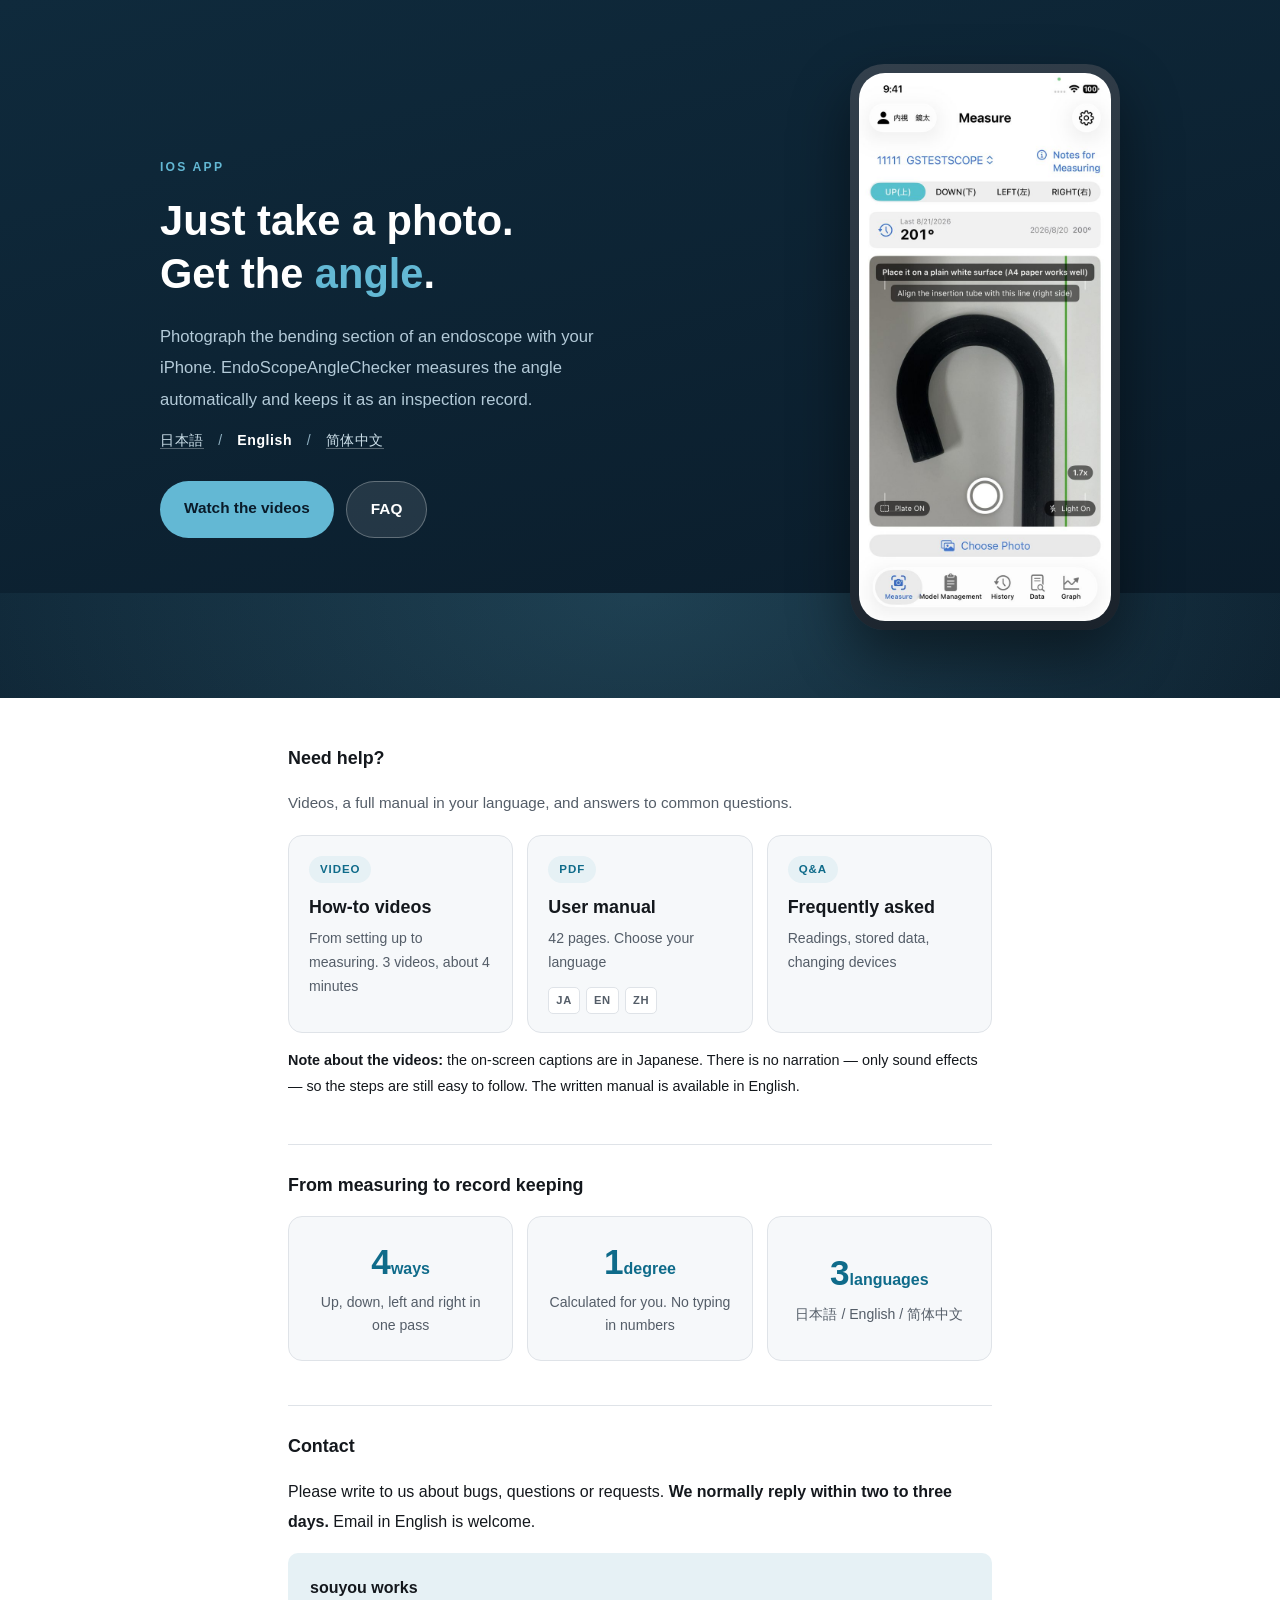
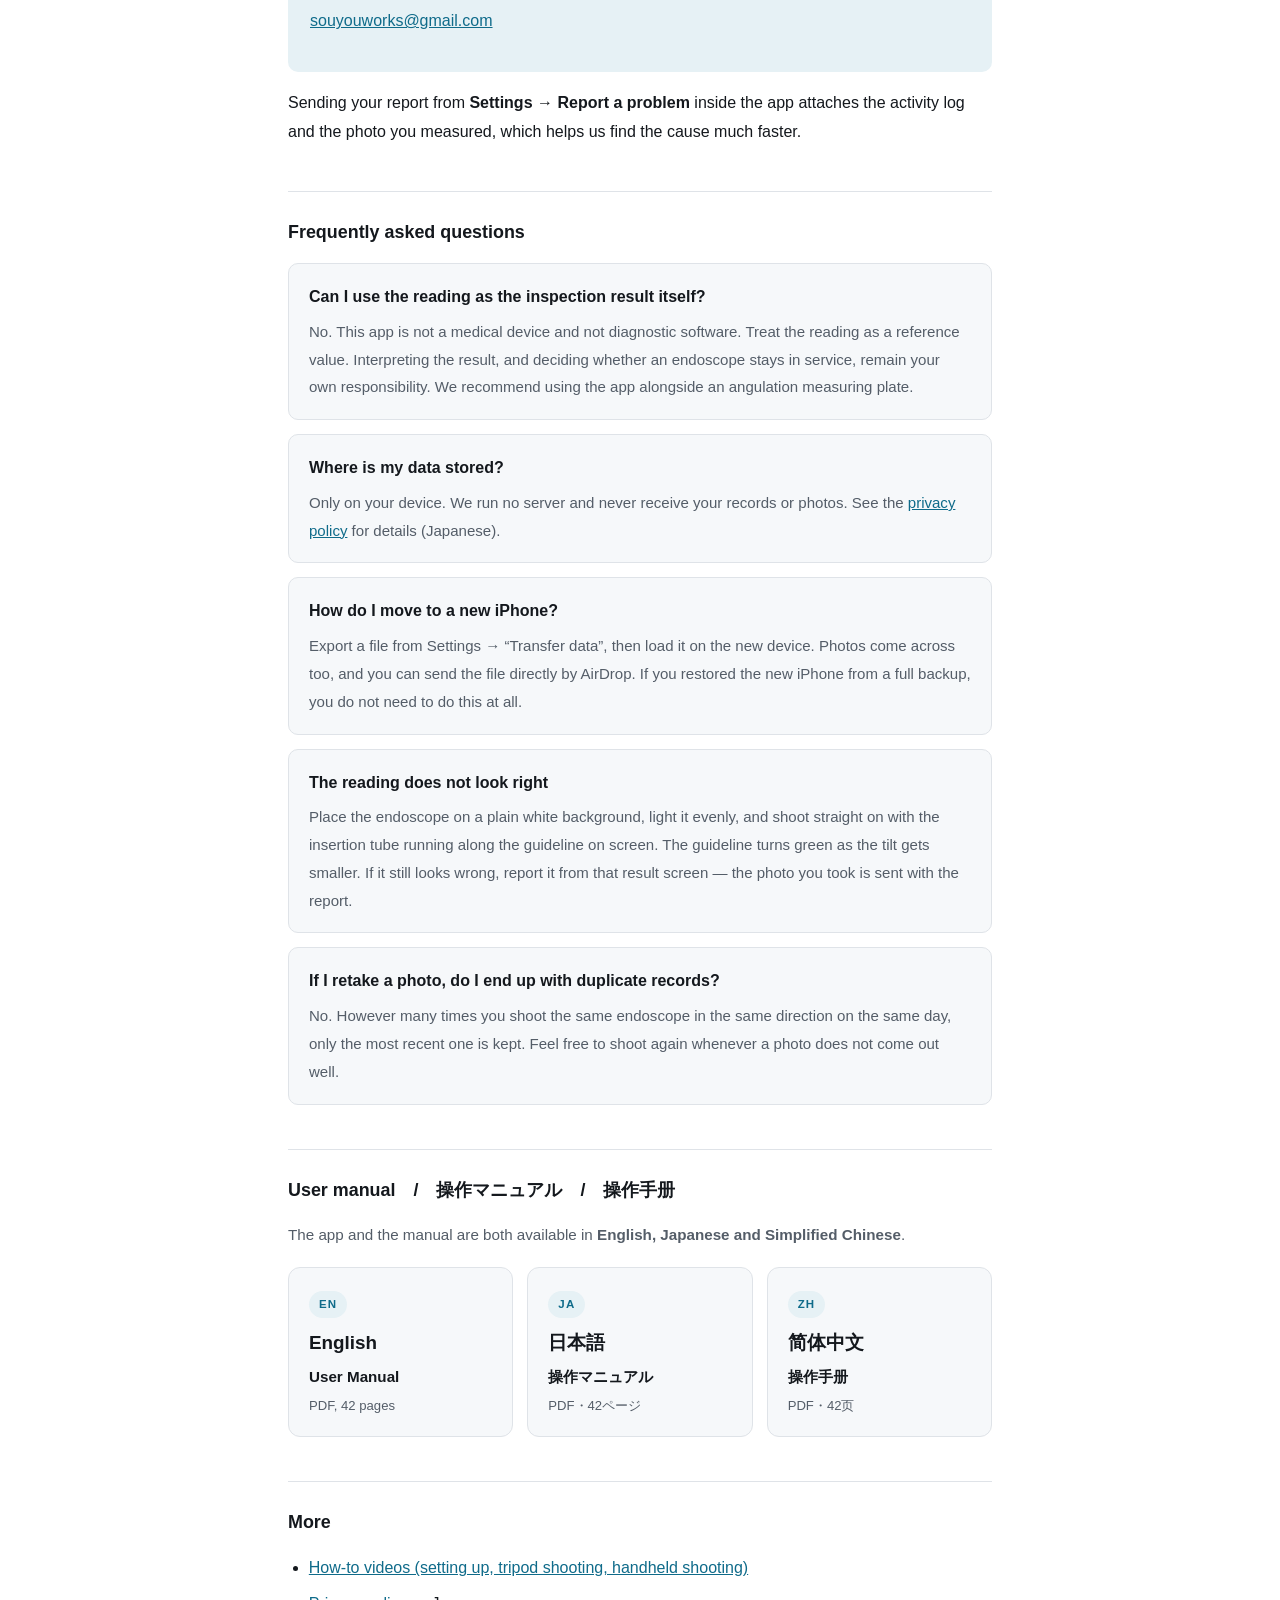
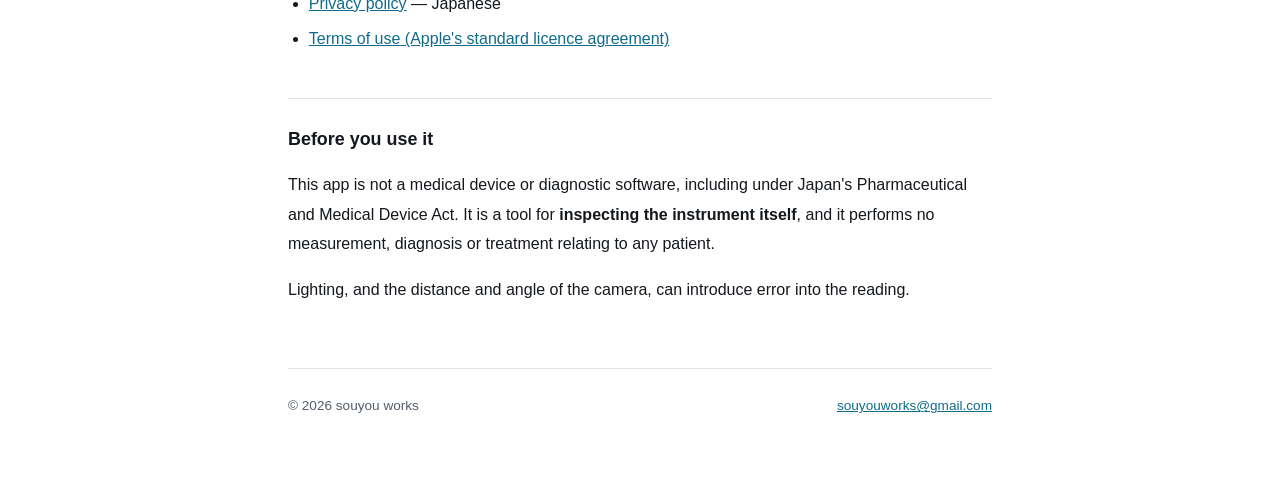
==== index-en.html @ 95fcbdb2 "英語・中国語のサポートページを追加し、アプリからの入口を1つにした アプリの設定からはサポートページ1つだけを開くようにしたため、 どの言語の人でも着いた先で困らないように整えた。  - index-" ====
<!DOCTYPE html>
<html lang="en">
<head>
<meta charset="utf-8">
<meta name="viewport" content="width=device-width, initial-scale=1">
<title>Support | EndoScopeAngleChecker</title>
<meta name="description" content="Support page for EndoScopeAngleChecker, an iOS app that measures and records endoscope bending (angulation) angles from a photo. Manual, FAQ and contact.">
<link rel="canonical" href="https://souyouworks.github.io/endoscopeanglechecker/index-en.html">
<link rel="alternate" hreflang="ja" href="https://souyouworks.github.io/endoscopeanglechecker/">
<link rel="alternate" hreflang="en" href="https://souyouworks.github.io/endoscopeanglechecker/index-en.html">
<link rel="alternate" hreflang="zh-Hans" href="https://souyouworks.github.io/endoscopeanglechecker/index-zh.html">
<link rel="alternate" hreflang="x-default" href="https://souyouworks.github.io/endoscopeanglechecker/">

<meta property="og:type" content="website">
<meta property="og:site_name" content="EndoScopeAngleChecker">
<meta property="og:locale" content="en_US">
<meta property="og:url" content="https://souyouworks.github.io/endoscopeanglechecker/index-en.html">
<meta property="og:title" content="Just take a photo. Get the angle. | EndoScopeAngleChecker">
<meta property="og:description" content="Photograph the endoscope tip with your iPhone and the app measures the bending angle automatically, then keeps it as a record. Available in Japanese, English and Simplified Chinese.">
<meta property="og:image" content="https://souyouworks.github.io/endoscopeanglechecker/images/ogp-en.jpg">
<meta property="og:image:width" content="1200">
<meta property="og:image:height" content="630">
<meta property="og:image:alt" content="EndoScopeAngleChecker. The camera screen of the app on an iPhone.">
<meta name="twitter:card" content="summary_large_image">

<link rel="stylesheet" href="style.css?v=01f88eb1">
<link rel="stylesheet" href="motion.css?v=610f2250">
</head>
<body>
<div class="hero-top">
  <div class="hero-grid">
    <div class="hero-copy">
      <p class="eyebrow reveal">iOS App</p>
      <h1 class="reveal d1">Just take a photo.<br>Get the <em>angle</em>.</h1>
      <p class="lead-txt reveal d2">Photograph the bending section of an endoscope with your iPhone. EndoScopeAngleChecker measures the angle automatically and keeps it as an inspection record.</p>
      <p class="hero-langs reveal d2"><a href="index.html" hreflang="ja">日本語</a>　/　<span aria-current="true">English</span>　/　<a href="index-zh.html" hreflang="zh-Hans">简体中文</a></p>
      <div class="btns reveal d3">
        <a class="btn btn-main" href="videos.html">Watch the videos</a>
        <a class="btn btn-sub" href="#faq">FAQ</a>
      </div>
    </div>
    <div class="stage reveal d2">
      <div class="phone">
        <img class="shot on" src="images/hero-en.jpg" width="660" height="1434" fetchpriority="high"
             alt="The camera screen of the app, with the endoscope lined up against the green guideline.">
      </div>
    </div>
  </div>
</div>

<div class="wrap">

<h2 class="reveal">Need help?</h2>
<p class="doors-lead">Videos, a full manual in your language, and answers to common questions.</p>
<div class="doors">
  <a class="door reveal" href="videos.html">
    <span class="d-kind">VIDEO</span>
    <span class="d-t">How-to videos</span>
    <span class="d-d">From setting up to measuring. 3 videos, about 4 minutes</span>
  </a>
  <a class="door reveal d1" href="#manual">
    <span class="d-kind">PDF</span>
    <span class="d-t">User manual</span>
    <span class="d-d">42 pages. Choose your language</span>
    <span class="d-langs"><i>JA</i><i>EN</i><i>ZH</i></span>
  </a>
  <a class="door reveal d2" href="#faq">
    <span class="d-kind">Q&amp;A</span>
    <span class="d-t">Frequently asked</span>
    <span class="d-d">Readings, stored data, changing devices</span>
  </a>
</div>
<p style="margin-top:14px;font-size:.9rem">
  <strong>Note about the videos:</strong> the on-screen captions are in Japanese. There is no narration — only sound effects — so the steps are still easy to follow. The written manual is available in English.
</p>

<h2 class="reveal">From measuring to record keeping</h2>
<div class="facts">
  <div class="fact reveal"><span class="big">4<span class="unit">ways</span></span><span class="lab">Up, down, left and right in one pass</span></div>
  <div class="fact reveal d1"><span class="big">1<span class="unit">degree</span></span><span class="lab">Calculated for you. No typing in numbers</span></div>
  <div class="fact reveal d2"><span class="big">3<span class="unit">languages</span></span><span class="lab">日本語 / English / 简体中文</span></div>
</div>

<h2 class="reveal">Contact</h2>
<p>Please write to us about bugs, questions or requests. <strong>We normally reply within two to three days.</strong> Email in English is welcome.</p>
<div class="contact">
  <p class="name">souyou works</p>
  <p><a href="mailto:souyouworks@gmail.com">souyouworks@gmail.com</a></p>
</div>
<p style="margin-top:16px">
  Sending your report from <strong>Settings → Report a problem</strong> inside the app attaches the activity log and the photo you measured, which helps us find the cause much faster.
</p>

<h2 id="faq" class="reveal">Frequently asked questions</h2>
<div class="cards">

  <div class="card reveal">
    <h3>Can I use the reading as the inspection result itself?</h3>
    <p>No. This app is not a medical device and not diagnostic software. Treat the reading as a reference value. Interpreting the result, and deciding whether an endoscope stays in service, remain your own responsibility. We recommend using the app alongside an angulation measuring plate.</p>
  </div>

  <div class="card reveal">
    <h3>Where is my data stored?</h3>
    <p>Only on your device. We run no server and never receive your records or photos. See the <a href="privacy.html" hreflang="ja">privacy policy</a> for details (Japanese).</p>
  </div>

  <div class="card reveal">
    <h3>How do I move to a new iPhone?</h3>
    <p>Export a file from Settings → “Transfer data”, then load it on the new device. Photos come across too, and you can send the file directly by AirDrop. If you restored the new iPhone from a full backup, you do not need to do this at all.</p>
  </div>

  <div class="card reveal">
    <h3>The reading does not look right</h3>
    <p>Place the endoscope on a plain white background, light it evenly, and shoot straight on with the insertion tube running along the guideline on screen. The guideline turns green as the tilt gets smaller. If it still looks wrong, report it from that result screen — the photo you took is sent with the report.</p>
  </div>

  <div class="card reveal">
    <h3>If I retake a photo, do I end up with duplicate records?</h3>
    <p>No. However many times you shoot the same endoscope in the same direction on the same day, only the most recent one is kept. Feel free to shoot again whenever a photo does not come out well.</p>
  </div>

</div>

<h2 id="manual" class="reveal">User manual　/　操作マニュアル　/　操作手册</h2>
<p class="lang-lead">The app and the manual are both available in <strong>English, Japanese and Simplified Chinese</strong>.</p>
<div class="langs">
  <a class="lang reveal" href="manual-en.pdf" hreflang="en">
    <span class="code">EN</span>
    <span class="name">English</span>
    <span class="title">User Manual</span>
    <span class="meta">PDF, 42 pages</span>
  </a>
  <a class="lang reveal d1" href="manual.pdf" hreflang="ja">
    <span class="code">JA</span>
    <span class="name">日本語</span>
    <span class="title">操作マニュアル</span>
    <span class="meta">PDF・42ページ</span>
  </a>
  <a class="lang reveal d2" href="manual-zh.pdf" hreflang="zh-Hans">
    <span class="code">ZH</span>
    <span class="name">简体中文</span>
    <span class="title">操作手册</span>
    <span class="meta">PDF・42页</span>
  </a>
</div>

<h2 class="reveal">More</h2>
<ul>
  <li><a href="videos.html">How-to videos (setting up, tripod shooting, handheld shooting)</a></li>
  <li><a href="privacy.html" hreflang="ja">Privacy policy</a> — Japanese</li>
  <li><a href="https://www.apple.com/legal/internet-services/itunes/dev/stdeula/">Terms of use (Apple's standard licence agreement)</a></li>
</ul>

<h2 class="reveal">Before you use it</h2>
<p>
  This app is not a medical device or diagnostic software, including under Japan's Pharmaceutical and Medical Device Act. It is a tool for <strong>inspecting the instrument itself</strong>, and it performs no measurement, diagnosis or treatment relating to any patient.
</p>
<p>
  Lighting, and the distance and angle of the camera, can introduce error into the reading.
</p>

<footer>
  <span>&copy; 2026 souyou works</span>
  <span><a href="mailto:souyouworks@gmail.com">souyouworks@gmail.com</a></span>
</footer>

</div>
<script>
(function () {
  var t = document.querySelectorAll('.reveal');
  if (!('IntersectionObserver' in window) ||
      window.matchMedia('(prefers-reduced-motion: reduce)').matches) {
    t.forEach(function (e) { e.classList.add('on'); });
    return;
  }
  var io = new IntersectionObserver(function (es) {
    es.forEach(function (e) {
      if (e.isIntersecting) { e.target.classList.add('on'); io.unobserve(e.target); }
    });
  }, { rootMargin: '0px 0px -8% 0px', threshold: 0.08 });
  t.forEach(function (e) { io.observe(e); });
})();
</script>
</body>
</html>
---- style.css ----
:root {
  --ink: #14181d;
  --ink-soft: #545d68;
  --line: #dfe3e8;
  --bg: #ffffff;
  --bg-soft: #f6f8fa;
  --accent: #0f6b8a;
  --accent-soft: #e6f1f5;
}

@media (prefers-color-scheme: dark) {
  :root {
    --ink: #e8ecf1;
    --ink-soft: #9aa4b1;
    --line: #2b323b;
    --bg: #14181d;
    --bg-soft: #1b2027;
    --accent: #63b8d4;
    --accent-soft: #16303a;
  }
}

* { box-sizing: border-box; }

html { -webkit-text-size-adjust: 100%; }

body {
  margin: 0;
  padding: 0 20px 80px;
  background: var(--bg);
  color: var(--ink);
  font-family: -apple-system, BlinkMacSystemFont, "Hiragino Sans",
               "Yu Gothic", "Noto Sans JP", sans-serif;
  font-size: 16px;
  line-height: 1.85;
}

.wrap { max-width: 44rem; margin: 0 auto; }

header {
  padding: 56px 0 28px;
  border-bottom: 1px solid var(--line);
  margin-bottom: 36px;
}

header .app {
  font-size: 0.8rem;
  letter-spacing: 0.14em;
  text-transform: uppercase;
  color: var(--accent);
  font-weight: 600;
  margin: 0 0 10px;
}

h1 {
  font-size: 1.7rem;
  line-height: 1.4;
  margin: 0 0 12px;
  text-wrap: balance;
}

.dates {
  font-size: 0.85rem;
  color: var(--ink-soft);
  margin: 0;
}

h2 {
  font-size: 1.12rem;
  margin: 44px 0 14px;
  padding-top: 4px;
  border-top: 1px solid var(--line);
  padding-top: 24px;
  text-wrap: balance;
}

h2:first-of-type { border-top: none; padding-top: 0; }

p { margin: 0 0 16px; }

ul { margin: 0 0 16px; padding-left: 1.3em; }
li { margin-bottom: 6px; }

strong { font-weight: 650; }

a { color: var(--accent); }

.lead {
  background: var(--bg-soft);
  border: 1px solid var(--line);
  border-radius: 10px;
  padding: 18px 20px;
  margin-bottom: 8px;
}

.table-scroll { overflow-x: auto; margin: 0 0 20px; }

table {
  border-collapse: collapse;
  width: 100%;
  min-width: 30rem;
  font-size: 0.94rem;
}

th, td {
  border: 1px solid var(--line);
  padding: 11px 13px;
  text-align: left;
  vertical-align: top;
}

th {
  background: var(--bg-soft);
  font-weight: 650;
  white-space: nowrap;
}

.contact {
  background: var(--accent-soft);
  border-radius: 10px;
  padding: 20px 22px;
  margin-top: 8px;
}

.contact .name { font-weight: 650; margin-bottom: 4px; }

footer {
  margin-top: 64px;
  padding-top: 24px;
  border-top: 1px solid var(--line);
  font-size: 0.85rem;
  color: var(--ink-soft);
  display: flex;
  flex-wrap: wrap;
  gap: 8px 20px;
  justify-content: space-between;
}

.nav { margin-bottom: 8px; font-size: 0.9rem; }
.nav a { text-decoration: none; }
.nav a:hover { text-decoration: underline; }

.cards { display: grid; gap: 14px; margin-bottom: 8px; }

.card {
  border: 1px solid var(--line);
  border-radius: 10px;
  padding: 18px 20px;
  background: var(--bg-soft);
}

.card h3 { margin: 0 0 6px; font-size: 1rem; }
.card p { margin: 0; color: var(--ink-soft); font-size: 0.94rem; }

:focus-visible { outline: 2px solid var(--accent); outline-offset: 2px; }

/* 対応言語のカード（サポートページ・動画ページ共通） */
.lang-lead { margin: 0 0 18px; font-size: 0.95rem; color: var(--ink-soft); }

.langs { display: grid; grid-template-columns: repeat(3, 1fr); gap: 14px; margin: 0 0 8px; }

.lang {
  display: block;
  text-decoration: none;
  color: inherit;
  border: 1px solid var(--line);
  border-radius: 12px;
  padding: 20px 20px 18px;
  background: var(--bg-soft);
}

.lang:hover { border-color: var(--accent); }

.lang .code {
  display: inline-block;
  font-size: 0.72rem;
  font-weight: 700;
  letter-spacing: 0.1em;
  color: var(--accent);
  background: var(--accent-soft);
  border-radius: 999px;
  padding: 3px 10px;
  margin-bottom: 12px;
}

.lang .name { display: block; font-size: 1.18rem; font-weight: 700; line-height: 1.4; margin-bottom: 6px; }
.lang .title { display: block; font-size: 0.95rem; font-weight: 600; margin-bottom: 3px; }
.lang .meta { display: block; font-size: 0.82rem; color: var(--ink-soft); }

@media (max-width: 640px) {
  .langs { grid-template-columns: 1fr; }
}
---- motion.css ----
/* ───────── 動きと装飾（サポートページ・動画ページ共通） ───────── */

:root { --navy-1:#0f2a3c; --navy-2:#0a1b29; --sky:#63b8d4; }

/* 画面に入ったら、ふわりと現れる */
.reveal { opacity: 0; transform: translateY(18px); }
.reveal.on { opacity: 1; transform: none; transition: opacity .7s ease, transform .7s cubic-bezier(.2,.7,.3,1); }
.reveal.d1.on { transition-delay: .08s; }
.reveal.d2.on { transition-delay: .16s; }
.reveal.d3.on { transition-delay: .24s; }

/* 動きを減らす設定の方には、動かさない。
   コマ送りは自動で進まず、丸い印を押したときだけ切り替わる（JS側で止めている）。 */
@media (prefers-reduced-motion: reduce) {
  .reveal, .reveal.on { opacity: 1; transform: none; transition: none; }
  html { scroll-behavior: auto; }
  .shot, .shot-cap, .dot { transition: none; }
  .btn:hover, .fact:hover, .card:hover, .lang:hover, .tip:hover { transform: none; }
}

html { scroll-behavior: smooth; }

/* ───────── トップの見せ場 ───────── */
.hero-top {
  position: relative; overflow: hidden;
  margin: 0 -20px 0;
  padding: 64px 20px 68px;
  background: linear-gradient(165deg, var(--navy-1) 0%, var(--navy-2) 100%);
  color: #fff;
}
.hero-top::after {
  content: ""; position: absolute; inset: auto -20% -55% -20%; height: 70%;
  background: radial-gradient(ellipse at 50% 0%, rgba(99,184,212,.22), transparent 70%);
  pointer-events: none;
}
.hero-grid {
  position: relative; z-index: 1;
  max-width: 60rem; margin: 0 auto;
  display: grid; grid-template-columns: 1fr 270px; gap: 48px; align-items: center;
}
.hero-copy .eyebrow {
  font-size: .76rem; letter-spacing: .18em; text-transform: uppercase;
  color: var(--sky); font-weight: 700; margin: 0 0 16px;
}
.hero-copy h1 { font-size: 2.6rem; line-height: 1.28; margin: 0 0 20px; color: #fff; }
.hero-copy h1 em { font-style: normal; color: var(--sky); }
.hero-copy .lead-txt { font-size: 1.04rem; line-height: 1.9; color: #b3cad8; margin: 0 0 12px; max-width: 30rem; }
/* 表示中の言語は白、ほかの言語は押せるリンク。
   濃紺の上なので、本文用のリンク色（濃い青）では読めない。 */
.hero-langs { font-size: .88rem; color: #8fb0c2; margin: 0 0 28px; letter-spacing: .04em; }
.hero-langs span[aria-current] { color: #fff; font-weight: 700; }
.hero-langs a {
  color: #cfe2ec; text-decoration: none;
  border-bottom: 1px solid rgba(255,255,255,.3);
  transition: color .2s ease, border-color .2s ease;
}
.hero-langs a:hover { color: #fff; border-bottom-color: #fff; }

.btns { display: flex; flex-wrap: wrap; gap: 12px; }
.btn {
  display: inline-block; text-decoration: none; font-weight: 650; font-size: .96rem;
  padding: 13px 24px; border-radius: 999px; transition: transform .18s ease, box-shadow .18s ease;
}
.btn-main { background: var(--sky); color: var(--navy-2); }
.btn-main:hover { transform: translateY(-2px); box-shadow: 0 10px 26px rgba(99,184,212,.34); }
.btn-sub { background: rgba(255,255,255,.1); color: #fff; border: 1px solid rgba(255,255,255,.28); }
.btn-sub:hover { transform: translateY(-2px); background: rgba(255,255,255,.16); }

/* ───────── 端末の枠に入れたコマ送り ─────────
   動かすのは「濃さ」だけ。枠も中身も位置は一切動かさない。   */
.stage { width: 270px; margin: 0 auto; }

.phone {
  position: relative; width: 270px;
  border-radius: 34px; padding: 9px;
  background: linear-gradient(160deg, #33404c, #1a222b);
  box-shadow: 0 26px 60px rgba(0,0,0,.46);
}

/* 5枚を同じ場所に重ねる。1枚目だけ場所を確保する役をする */
.shot {
  display: block; width: 100%; height: auto;
  border-radius: 26px; background: #fff;
  opacity: 0; transition: opacity .85s ease-in-out;
}
.shot:not(:first-child) { position: absolute; top: 9px; left: 9px; width: calc(100% - 18px); }
.shot.on { opacity: 1; }

/* いま何の画面かを、下に1行で出す */
.shot-cap {
  margin: 18px 0 0; text-align: center;
  font-size: .92rem; font-weight: 650; color: #d5e6ef;
  min-height: 1.6em; transition: opacity .45s ease;
}
.shot-cap.fade { opacity: 0; }

/* 丸い印。押すとその画面に飛ぶ */
.dots { display: flex; justify-content: center; gap: 9px; margin-top: 12px; }
.dot {
  width: 8px; height: 8px; padding: 0; border: 0; border-radius: 50%;
  background: rgba(255,255,255,.28); cursor: pointer;
  transition: background .3s ease, transform .3s ease;
}
.dot:hover { background: rgba(255,255,255,.55); }
.dot.on { background: var(--sky); transform: scale(1.35); }

/* ───────── 困ったときは（アプリからの入口） ─────────
   アプリの設定からはここへ来る。**どの言語の人でも、着いた瞬間に
   自分の入口が見えること**を第一に置いている。   */
.doors-lead { margin: 0 0 18px; font-size: .95rem; color: var(--ink-soft); }
.doors-lead span[lang="en"] { font-size: .88rem; }

.doors { display: grid; grid-template-columns: repeat(3, 1fr); gap: 14px; margin: 0 0 8px; }
.door {
  display: flex; flex-direction: column;
  text-decoration: none; color: inherit;
  border: 1px solid var(--line); border-radius: 14px;
  padding: 20px 20px 18px; background: var(--bg-soft);
  transition: transform .22s ease, border-color .22s ease, box-shadow .22s ease;
}
.door:hover { transform: translateY(-3px); border-color: var(--accent); box-shadow: 0 12px 30px rgba(15,42,60,.10); }
.d-kind {
  align-self: flex-start; font-size: .72rem; font-weight: 700; letter-spacing: .08em;
  color: var(--accent); background: var(--accent-soft);
  border-radius: 999px; padding: 3px 11px; margin-bottom: 12px;
}
.d-t { font-size: 1.12rem; font-weight: 700; line-height: 1.45; margin-bottom: 6px; }
.d-d { font-size: .88rem; color: var(--ink-soft); line-height: 1.7; }
.d-langs { display: flex; gap: 6px; margin-top: 12px; }
.d-langs i {
  font-style: normal; font-size: .7rem; font-weight: 700; letter-spacing: .06em;
  color: var(--ink-soft); border: 1px solid var(--line); border-radius: 5px;
  padding: 2px 7px; background: var(--bg);
}

/* ───────── 数字で見せる ───────── */
.facts { display: grid; grid-template-columns: repeat(3, 1fr); gap: 14px; margin: 0 0 8px; }
.fact {
  border: 1px solid var(--line); border-radius: 14px; padding: 24px 20px;
  background: var(--bg-soft); text-align: center;
  transition: transform .22s ease, border-color .22s ease, box-shadow .22s ease;
}
.fact:hover { transform: translateY(-4px); border-color: var(--accent); box-shadow: 0 12px 30px rgba(15,42,60,.10); }
.fact .big { display: block; font-size: 2.2rem; font-weight: 800; color: var(--accent); line-height: 1.2; }
.fact .unit { font-size: 1rem; font-weight: 700; }
.fact .lab { display: block; font-size: .88rem; color: var(--ink-soft); margin-top: 8px; line-height: 1.6; }
.facts { align-items: stretch; }
.fact { display: flex; flex-direction: column; justify-content: center; }

/* カードのホバー */
.card, .lang, .tip { transition: transform .22s ease, border-color .22s ease, box-shadow .22s ease; }
.card:hover, .tip:hover { transform: translateY(-3px); box-shadow: 0 10px 26px rgba(15,42,60,.09); }
.lang:hover { transform: translateY(-3px); box-shadow: 0 10px 26px rgba(15,42,60,.09); }

@media (max-width: 820px) {
  .hero-grid { grid-template-columns: 1fr; gap: 36px; }
  .hero-copy h1 { font-size: 2rem; }
  .facts { grid-template-columns: 1fr; }
}

@media (max-width: 640px) {
  .doors { grid-template-columns: 1fr; }
}

/* 幅の狭い端末では、枠が画面からはみ出さないようにする */
@media (max-width: 360px) {
  .stage, .phone { width: 100%; }
}

/* 見せ場のすぐ下の見出しは、上の罫線を消して余白をとる */
.hero-top + .wrap > h2:first-child { border-top: none; padding-top: 0; margin-top: 44px; }
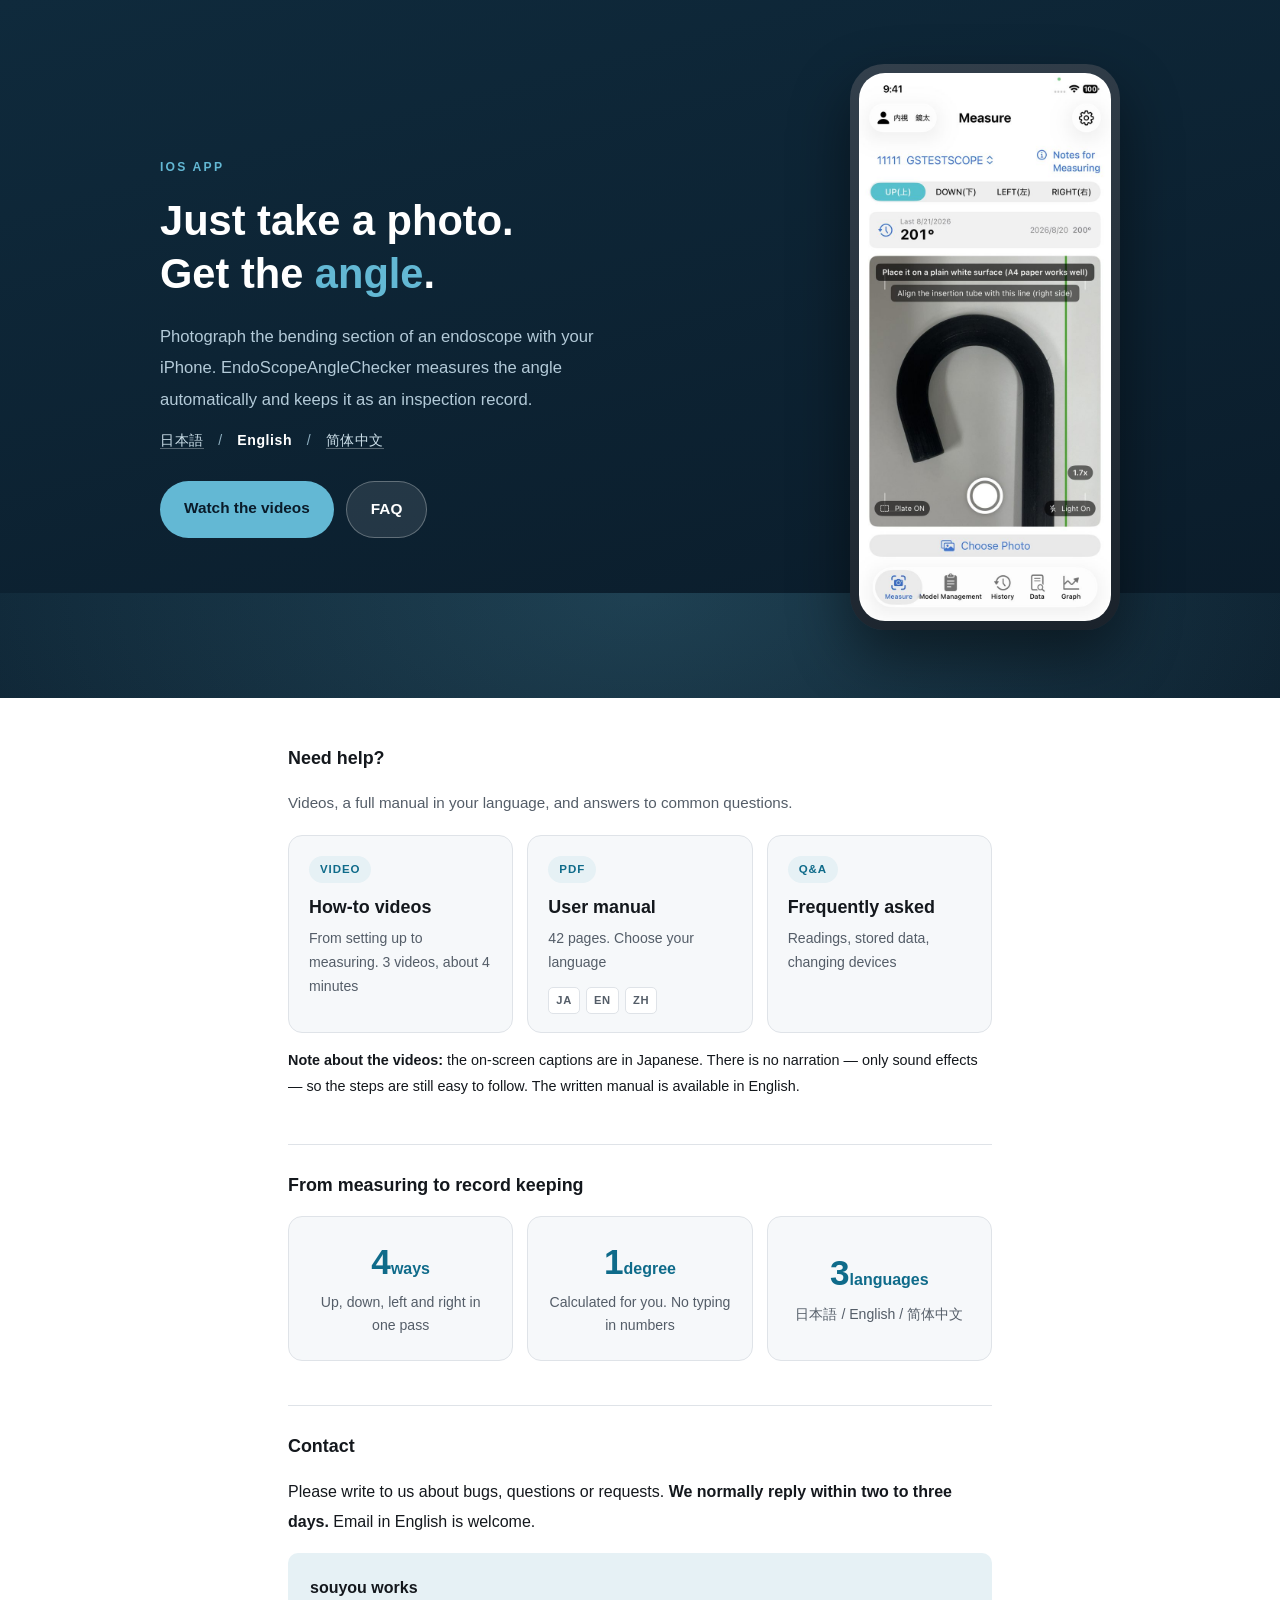
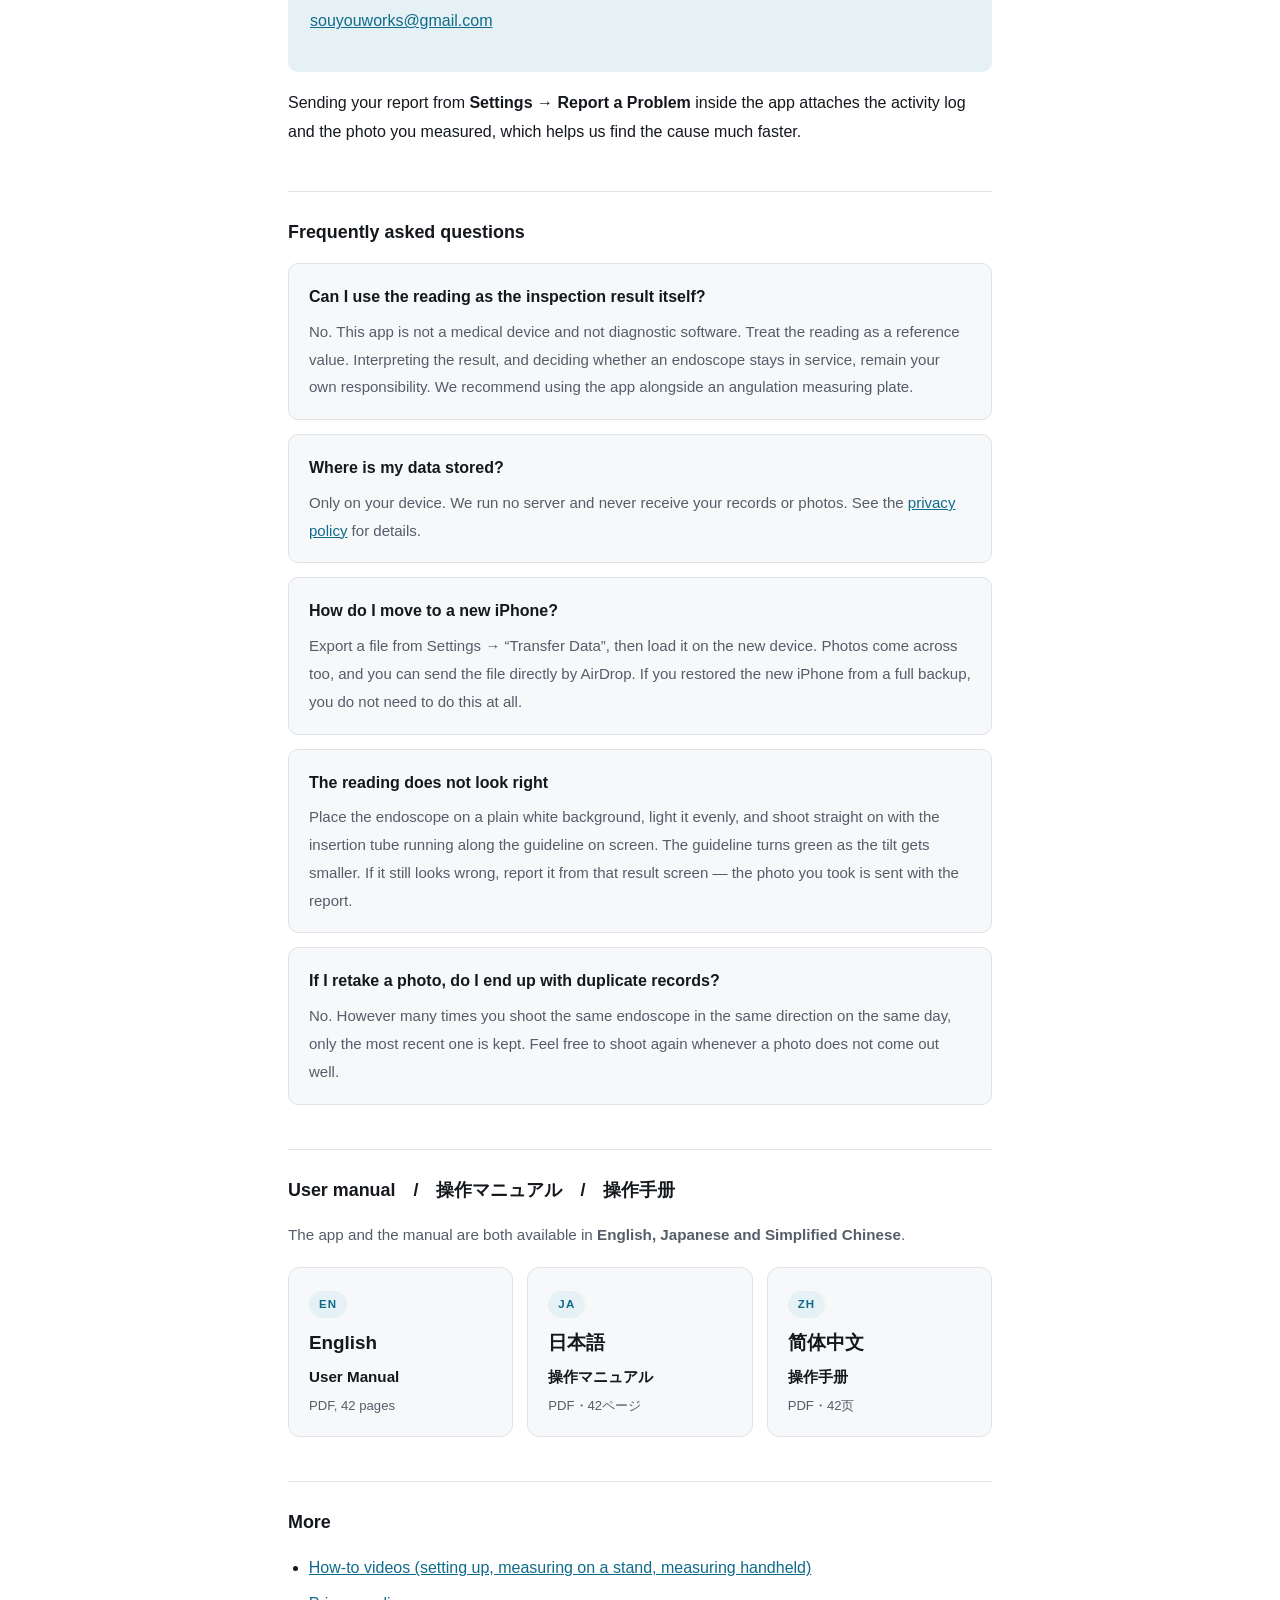
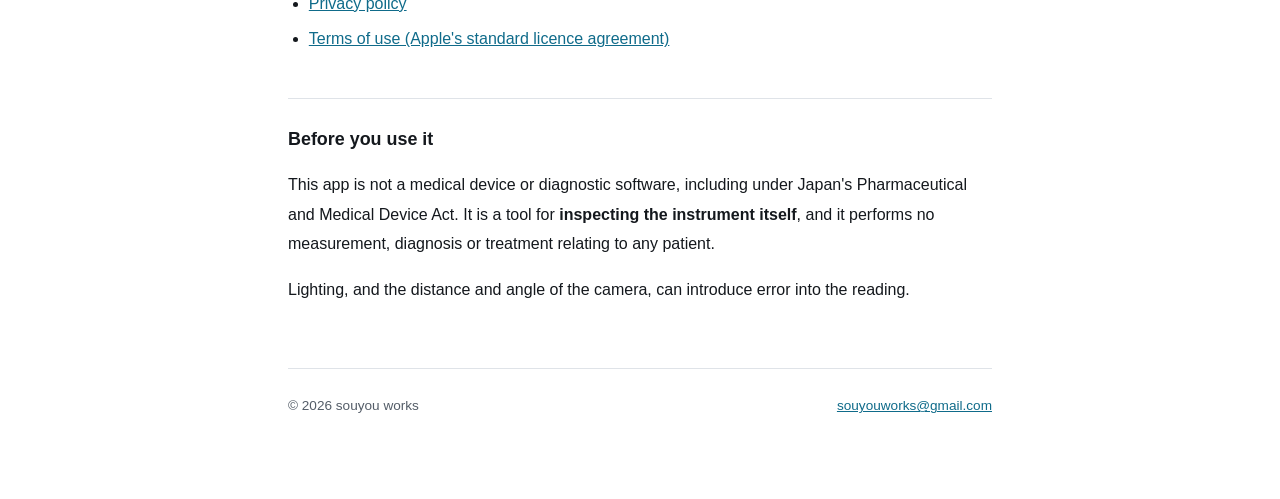
==== commit c84c1d76: "プライバシーポリシーと動画ページの英語版・中国語版を追加した - privacy-en.html / privacy-zh.html を新設（全17条）。正本は日本語版で、   食い違いがあれば日本語" ====
--- a/index-en.html
+++ b/index-en.html
@@ -35,7 +35,7 @@
       <p class="lead-txt reveal d2">Photograph the bending section of an endoscope with your iPhone. EndoScopeAngleChecker measures the angle automatically and keeps it as an inspection record.</p>
       <p class="hero-langs reveal d2"><a href="index.html" hreflang="ja">日本語</a>　/　<span aria-current="true">English</span>　/　<a href="index-zh.html" hreflang="zh-Hans">简体中文</a></p>
       <div class="btns reveal d3">
-        <a class="btn btn-main" href="videos.html">Watch the videos</a>
+        <a class="btn btn-main" href="videos-en.html">Watch the videos</a>
         <a class="btn btn-sub" href="#faq">FAQ</a>
       </div>
     </div>
@@ -53,7 +53,7 @@
 <h2 class="reveal">Need help?</h2>
 <p class="doors-lead">Videos, a full manual in your language, and answers to common questions.</p>
 <div class="doors">
-  <a class="door reveal" href="videos.html">
+  <a class="door reveal" href="videos-en.html">
     <span class="d-kind">VIDEO</span>
     <span class="d-t">How-to videos</span>
     <span class="d-d">From setting up to measuring. 3 videos, about 4 minutes</span>
@@ -88,7 +88,7 @@
   <p><a href="mailto:souyouworks@gmail.com">souyouworks@gmail.com</a></p>
 </div>
 <p style="margin-top:16px">
-  Sending your report from <strong>Settings → Report a problem</strong> inside the app attaches the activity log and the photo you measured, which helps us find the cause much faster.
+  Sending your report from <strong>Settings → Report a Problem</strong> inside the app attaches the activity log and the photo you measured, which helps us find the cause much faster.
 </p>
 
 <h2 id="faq" class="reveal">Frequently asked questions</h2>
@@ -101,12 +101,12 @@
 
   <div class="card reveal">
     <h3>Where is my data stored?</h3>
-    <p>Only on your device. We run no server and never receive your records or photos. See the <a href="privacy.html" hreflang="ja">privacy policy</a> for details (Japanese).</p>
+    <p>Only on your device. We run no server and never receive your records or photos. See the <a href="privacy-en.html">privacy policy</a> for details.</p>
   </div>
 
   <div class="card reveal">
     <h3>How do I move to a new iPhone?</h3>
-    <p>Export a file from Settings → “Transfer data”, then load it on the new device. Photos come across too, and you can send the file directly by AirDrop. If you restored the new iPhone from a full backup, you do not need to do this at all.</p>
+    <p>Export a file from Settings → “Transfer Data”, then load it on the new device. Photos come across too, and you can send the file directly by AirDrop. If you restored the new iPhone from a full backup, you do not need to do this at all.</p>
   </div>
 
   <div class="card reveal">
@@ -146,8 +146,8 @@
 
 <h2 class="reveal">More</h2>
 <ul>
-  <li><a href="videos.html">How-to videos (setting up, tripod shooting, handheld shooting)</a></li>
-  <li><a href="privacy.html" hreflang="ja">Privacy policy</a> — Japanese</li>
+  <li><a href="videos-en.html">How-to videos (setting up, measuring on a stand, measuring handheld)</a></li>
+  <li><a href="privacy-en.html">Privacy policy</a></li>
   <li><a href="https://www.apple.com/legal/internet-services/itunes/dev/stdeula/">Terms of use (Apple's standard licence agreement)</a></li>
 </ul>
 
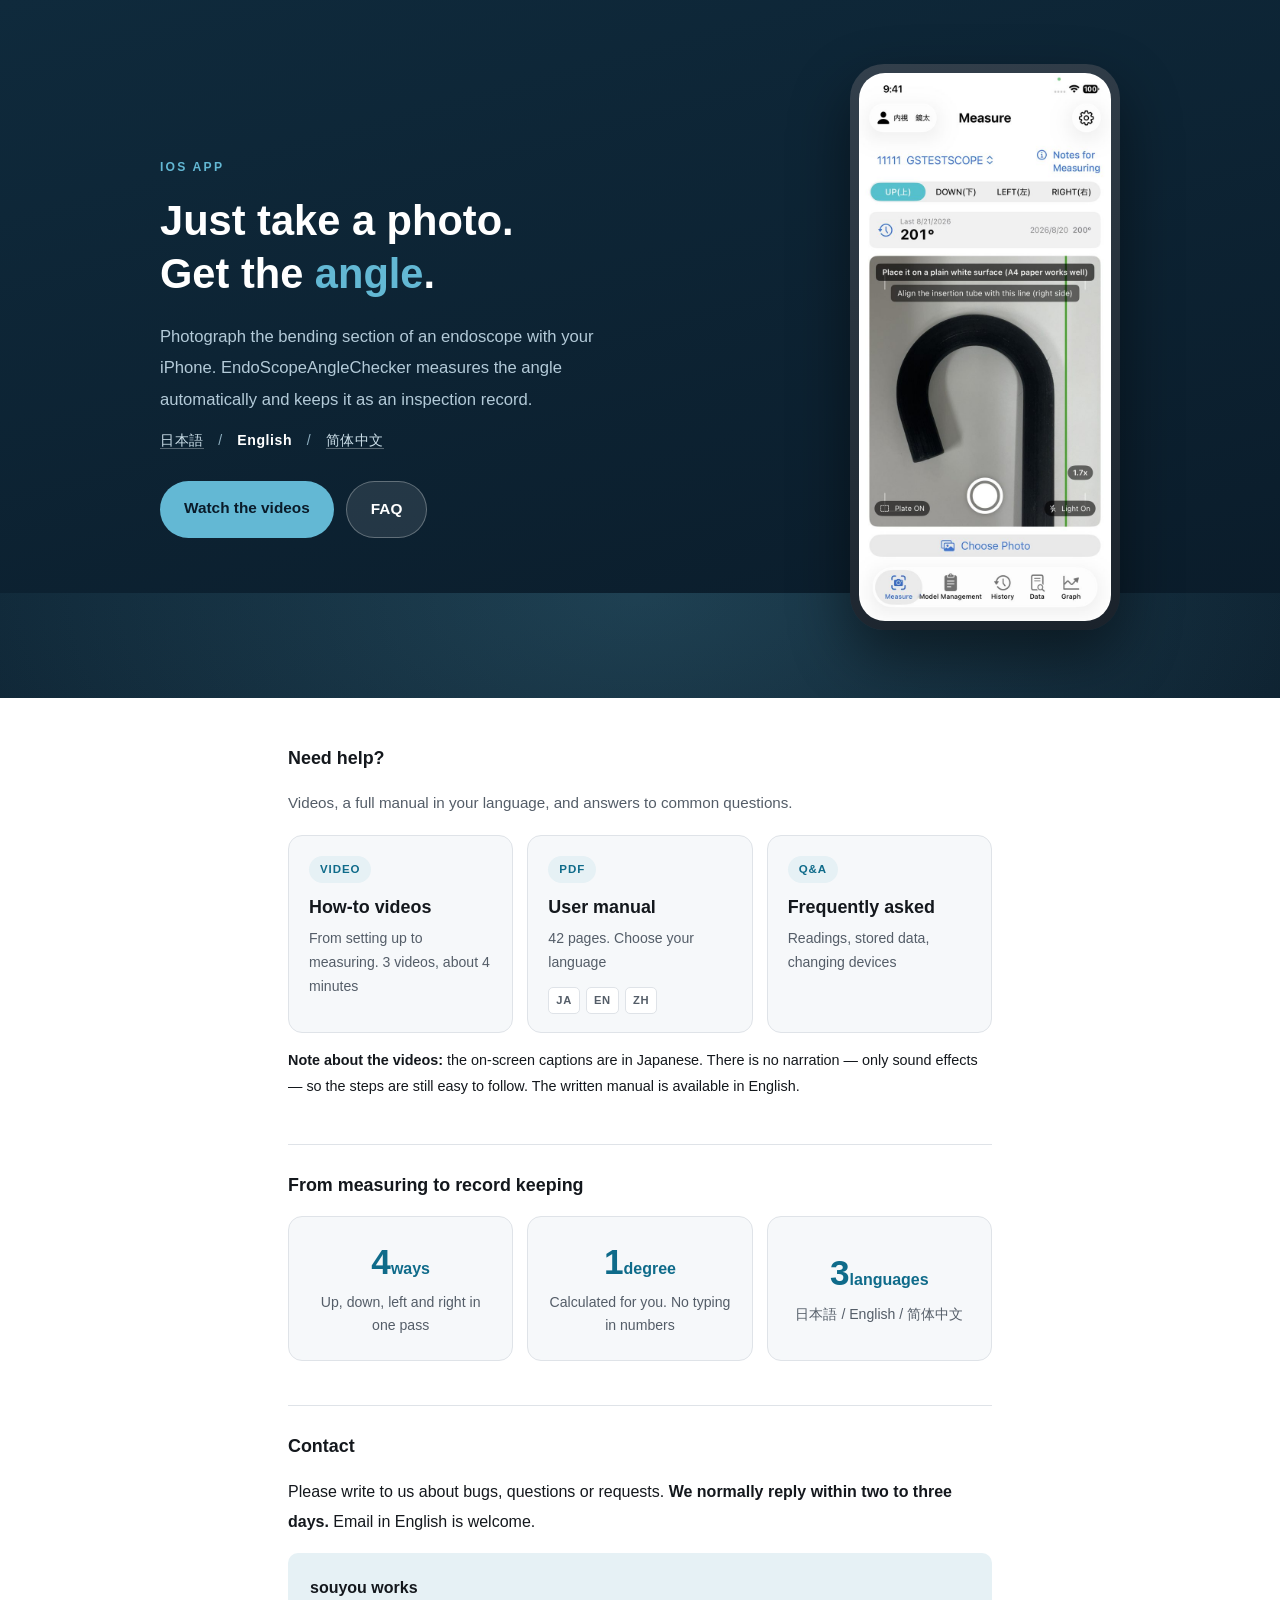
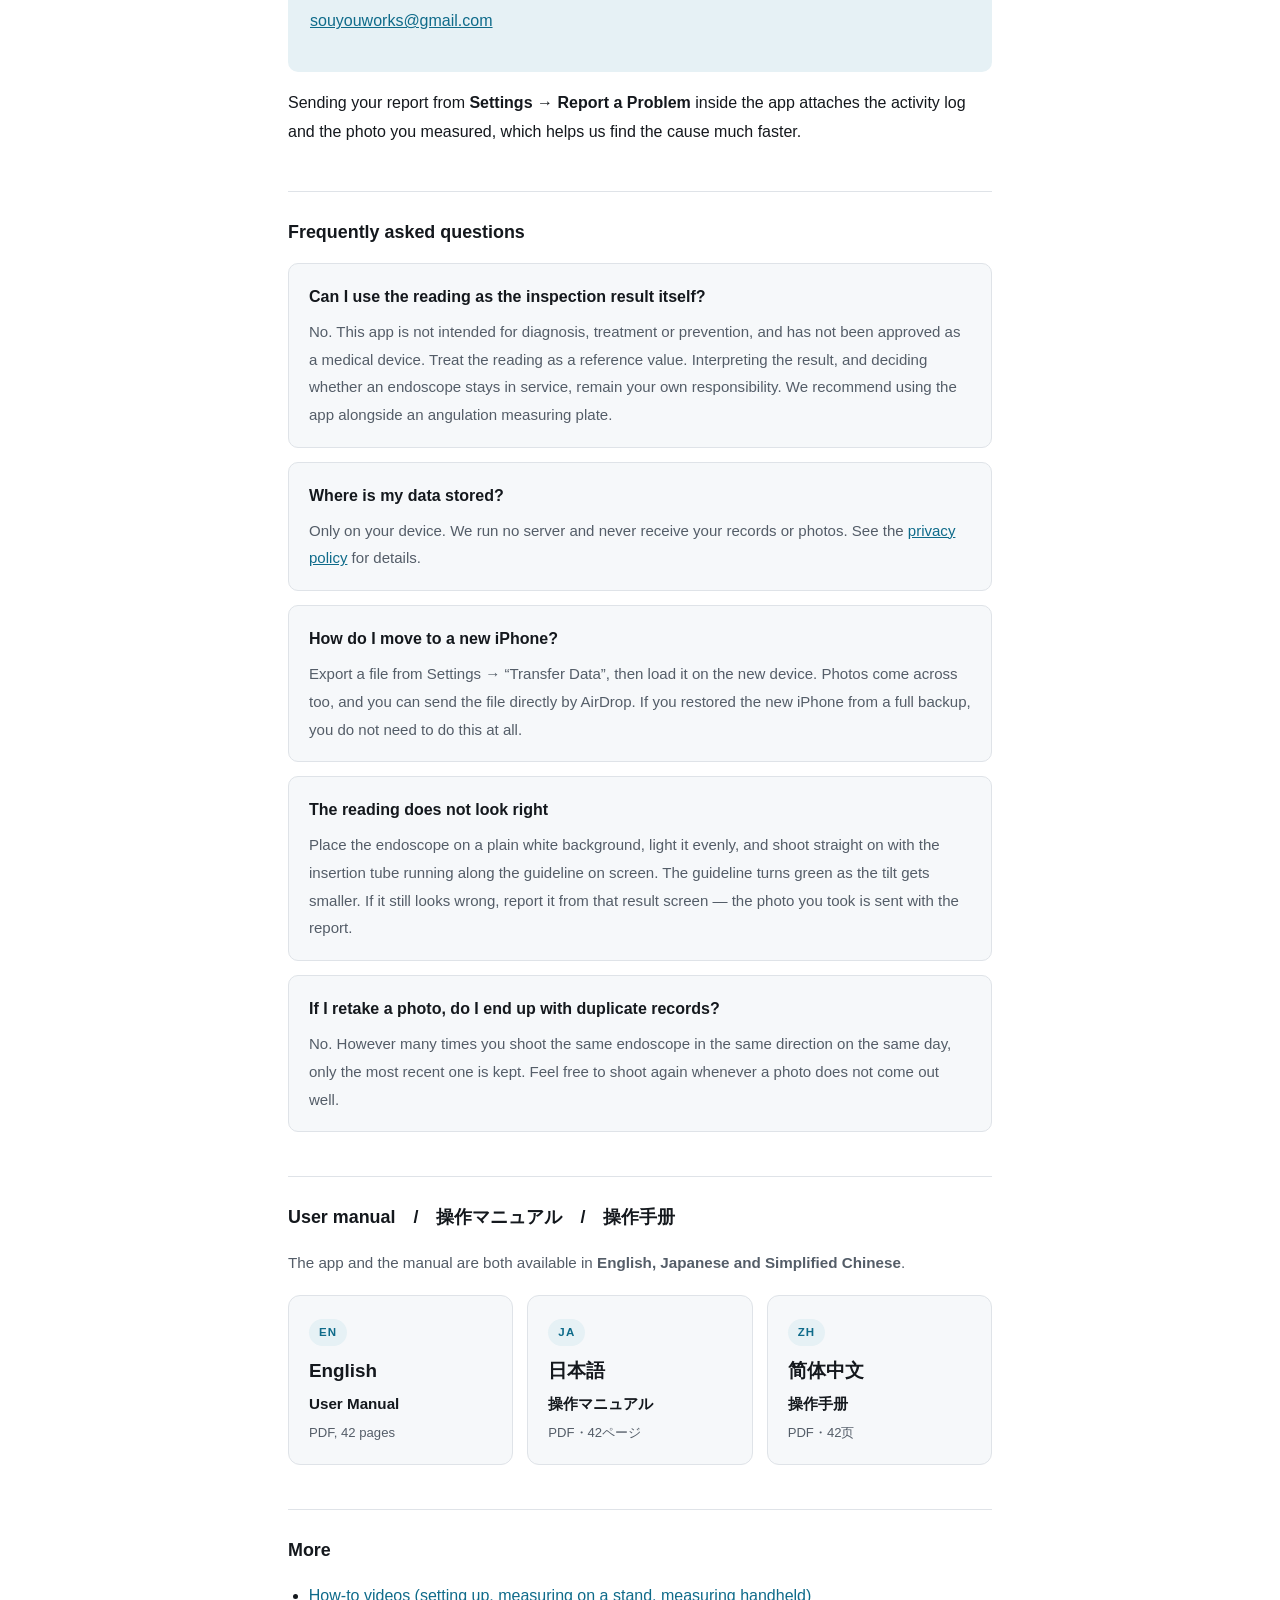
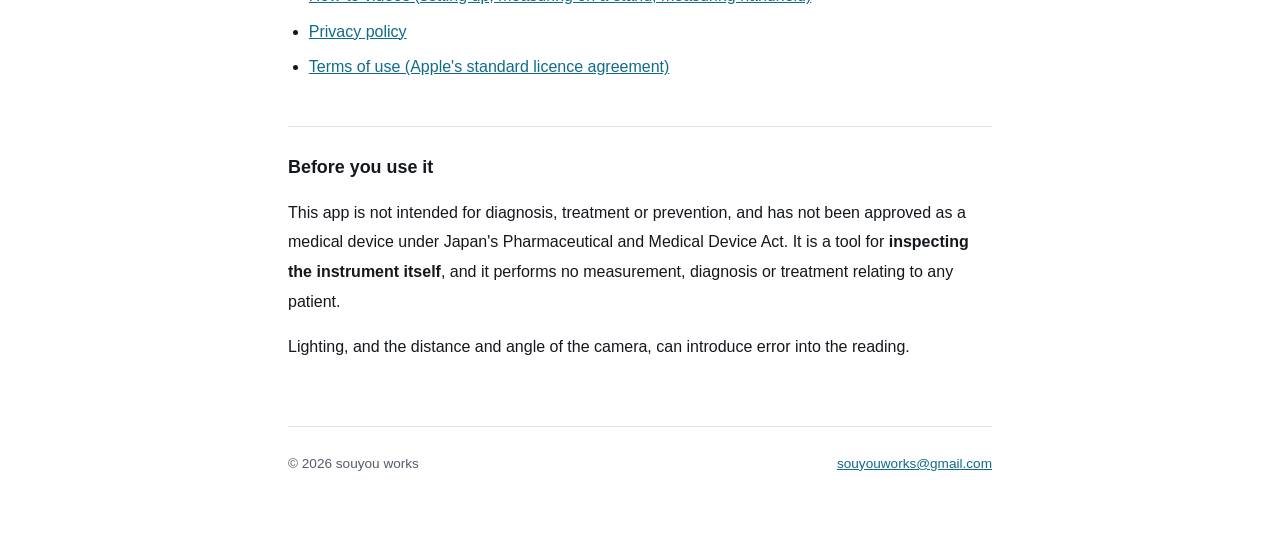
==== commit 820b95cb: "利用者を医療関係者に明記し、規約・プライバシーポリシー・公開ページの言い回しをそろえた - 規約: 「医療関係者」を定義し第4条を1文に。第5条2項に再同意を反映 - プライバシーポリシー: 音声認識" ====
--- a/index-en.html
+++ b/index-en.html
@@ -96,7 +96,7 @@
 
   <div class="card reveal">
     <h3>Can I use the reading as the inspection result itself?</h3>
-    <p>No. This app is not a medical device and not diagnostic software. Treat the reading as a reference value. Interpreting the result, and deciding whether an endoscope stays in service, remain your own responsibility. We recommend using the app alongside an angulation measuring plate.</p>
+    <p>No. This app is not intended for diagnosis, treatment or prevention, and has not been approved as a medical device. Treat the reading as a reference value. Interpreting the result, and deciding whether an endoscope stays in service, remain your own responsibility. We recommend using the app alongside an angulation measuring plate.</p>
   </div>
 
   <div class="card reveal">
@@ -153,7 +153,7 @@
 
 <h2 class="reveal">Before you use it</h2>
 <p>
-  This app is not a medical device or diagnostic software, including under Japan's Pharmaceutical and Medical Device Act. It is a tool for <strong>inspecting the instrument itself</strong>, and it performs no measurement, diagnosis or treatment relating to any patient.
+  This app is not intended for diagnosis, treatment or prevention, and has not been approved as a medical device under Japan's Pharmaceutical and Medical Device Act. It is a tool for <strong>inspecting the instrument itself</strong>, and it performs no measurement, diagnosis or treatment relating to any patient.
 </p>
 <p>
   Lighting, and the distance and angle of the camera, can introduce error into the reading.
